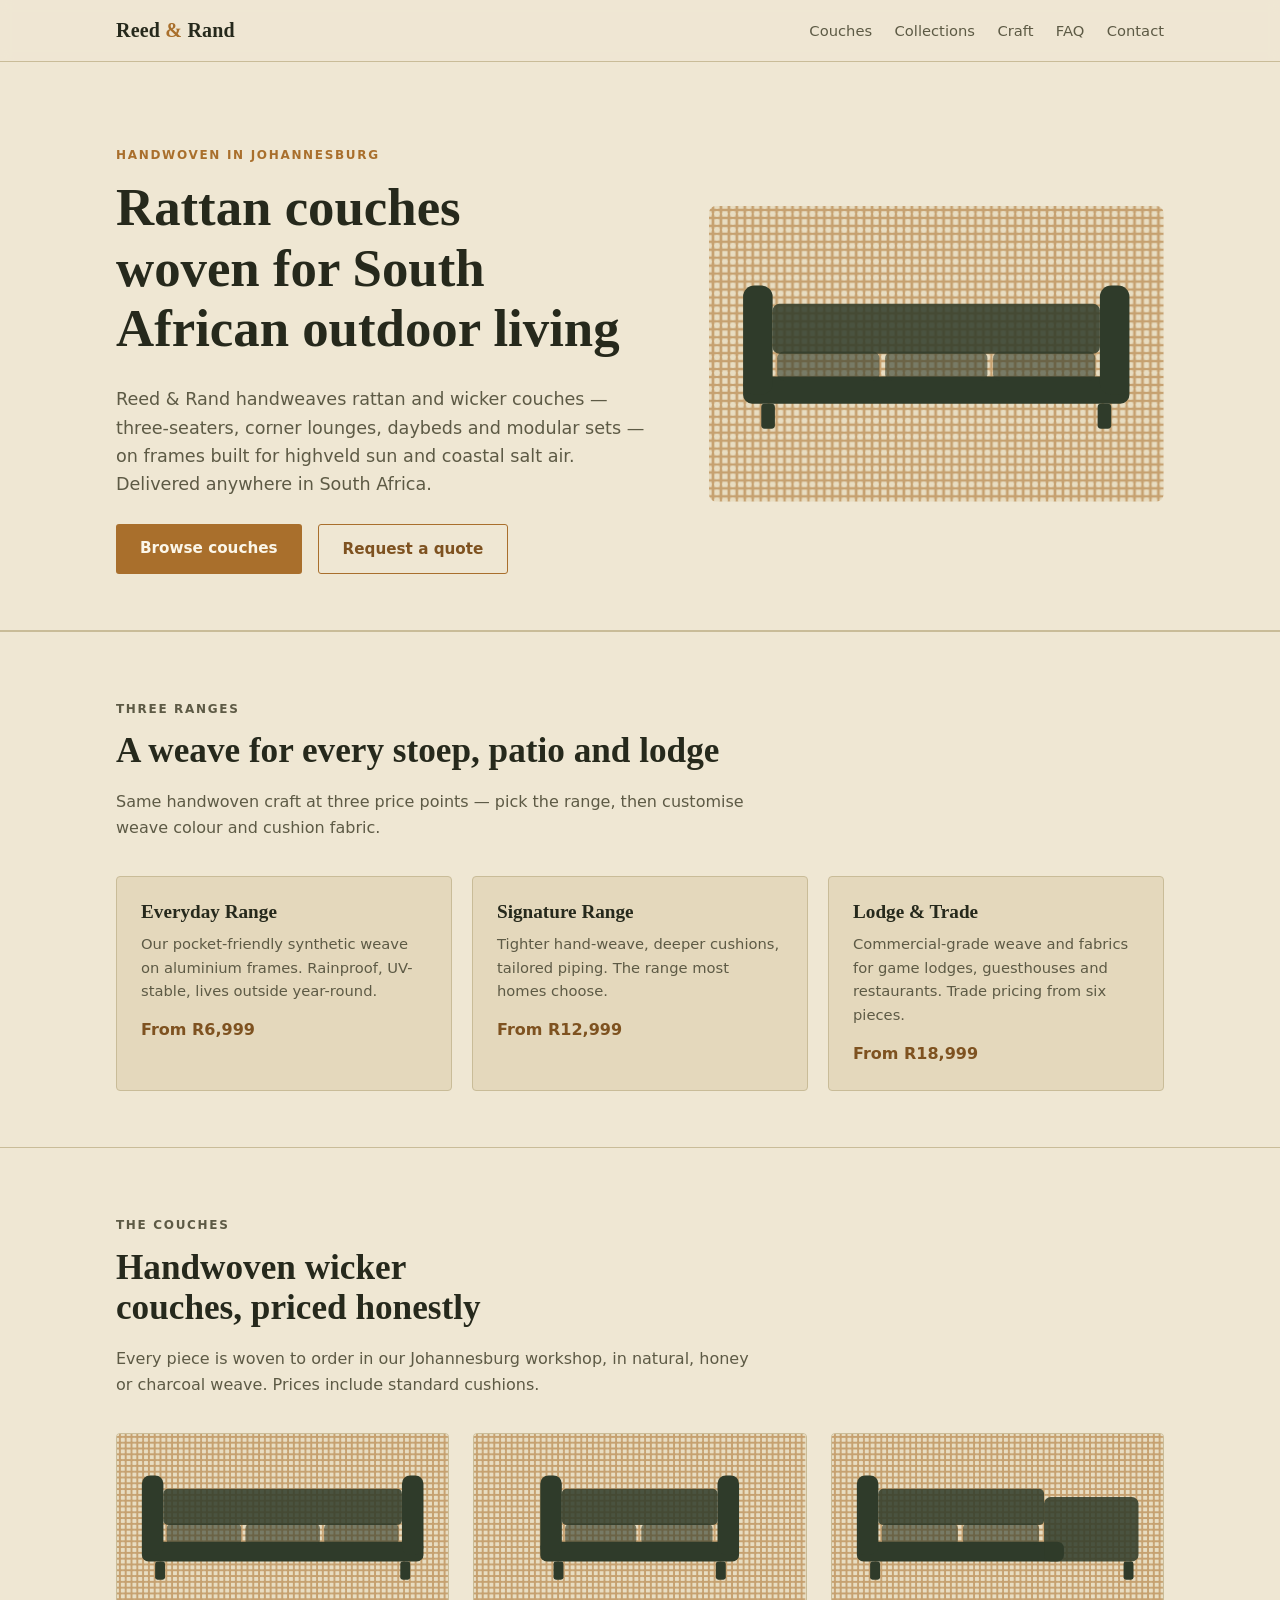
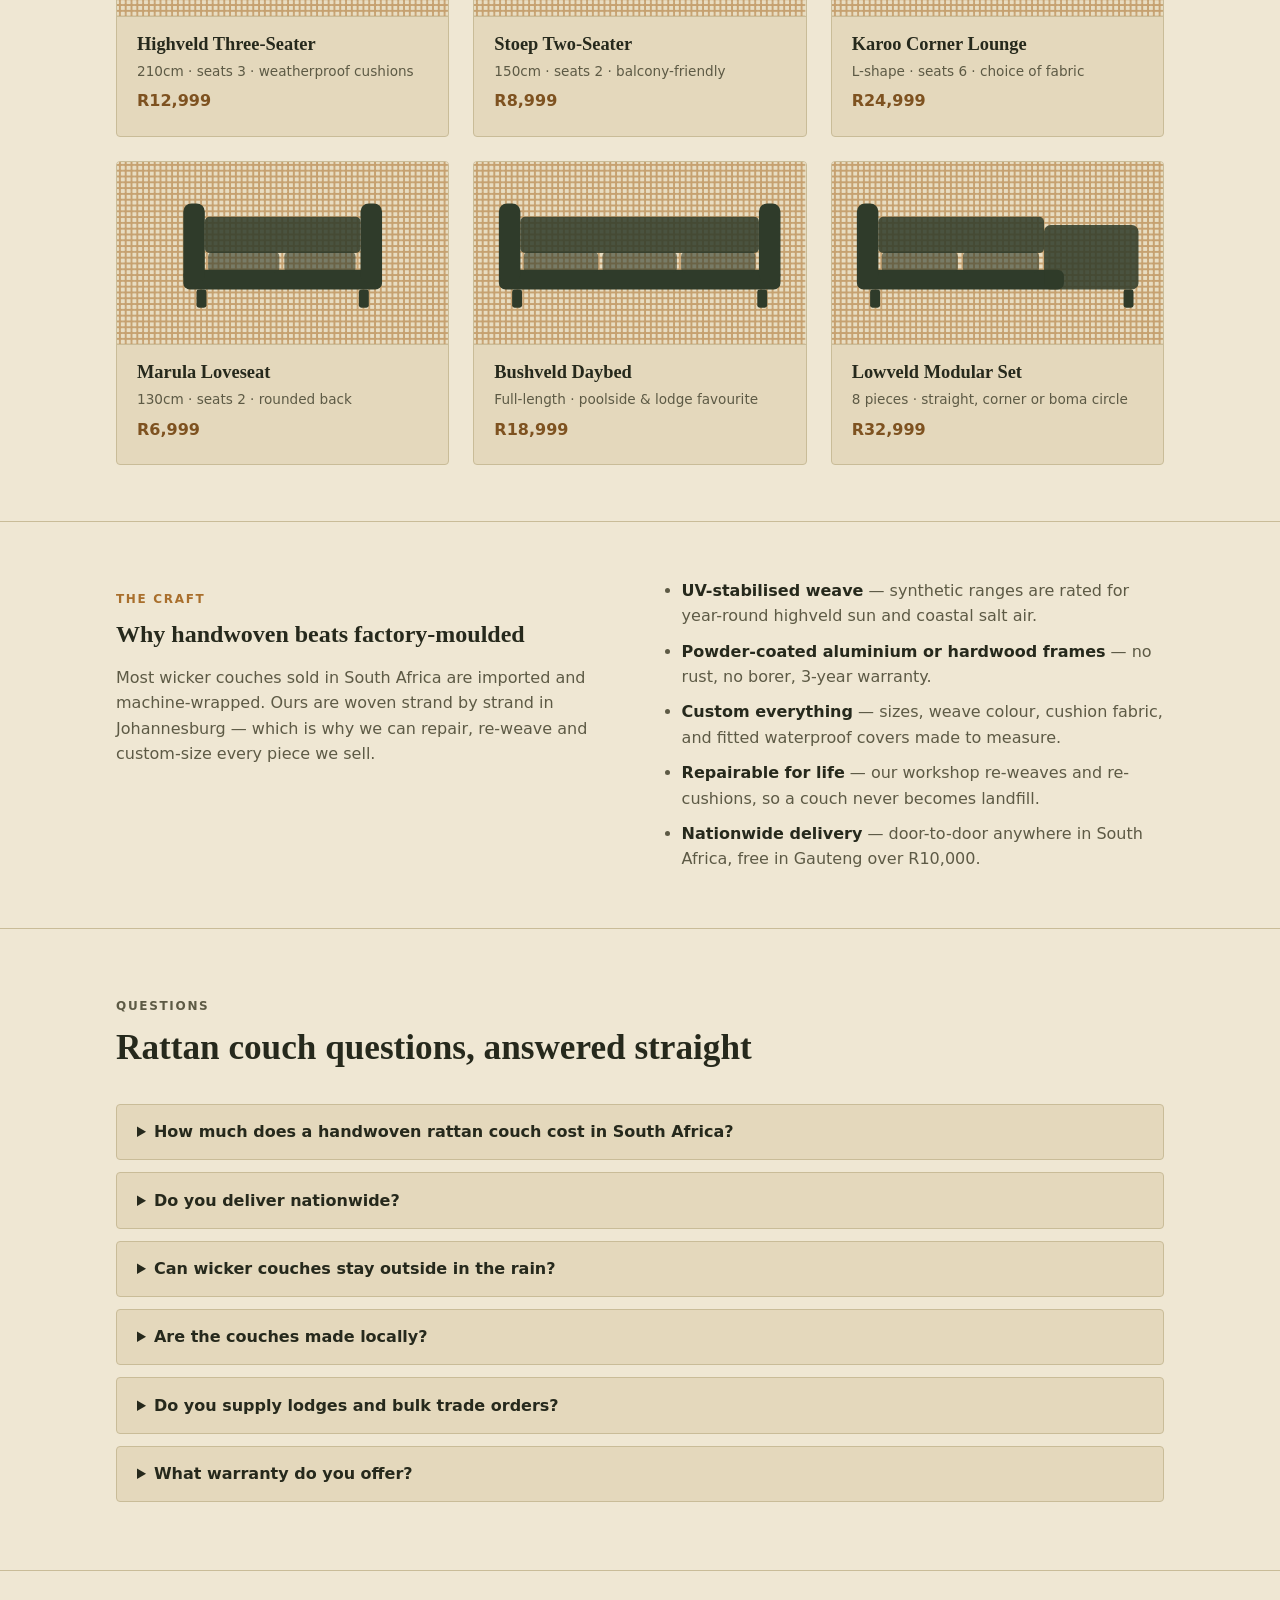
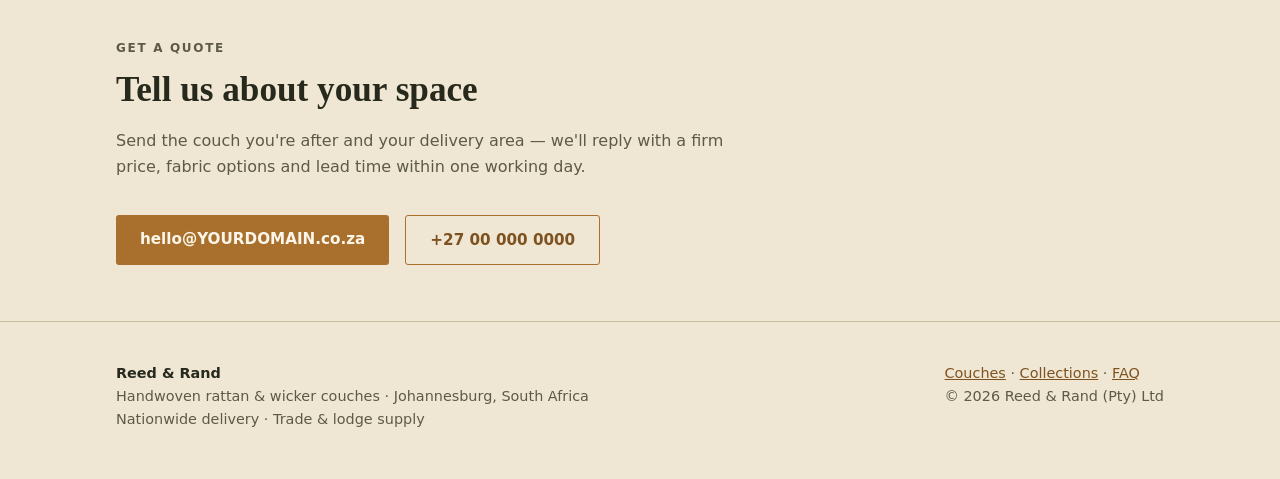
==== wicker-site/index.html @ e10aef2f "Add wicker couch showcase website with SEO and AI-search optimization Single-page static site (Reed " ====
<!doctype html>
<html lang="en-ZA">
<head>
<meta charset="utf-8">
<meta name="viewport" content="width=device-width, initial-scale=1">
<title>Handwoven Rattan &amp; Wicker Couches, Made in Johannesburg | Reed &amp; Rand</title>
<meta name="description" content="Reed &amp; Rand handweaves rattan and wicker couches in Johannesburg — 3-seaters, corner lounges and patio sets with weatherproof cushions. Nationwide delivery across South Africa. From R6,999.">
<link rel="canonical" href="https://www.YOURDOMAIN.co.za/">
<meta property="og:type" content="website">
<meta property="og:title" content="Handwoven Rattan &amp; Wicker Couches | Reed &amp; Rand">
<meta property="og:description" content="Handwoven rattan couches and patio lounges, made in Johannesburg. Nationwide delivery across South Africa.">
<meta property="og:url" content="https://www.YOURDOMAIN.co.za/">
<meta property="og:locale" content="en_ZA">
<meta name="robots" content="index, follow, max-image-preview:large">

<script type="application/ld+json">
{
  "@context": "https://schema.org",
  "@type": "FurnitureStore",
  "name": "Reed & Rand",
  "description": "Handwoven rattan and wicker couches, lounges and patio furniture, made in Johannesburg with nationwide delivery across South Africa.",
  "url": "https://www.YOURDOMAIN.co.za/",
  "telephone": "+27-00-000-0000",
  "email": "hello@YOURDOMAIN.co.za",
  "priceRange": "R6,999–R32,999",
  "currenciesAccepted": "ZAR",
  "address": {
    "@type": "PostalAddress",
    "addressLocality": "Johannesburg",
    "addressRegion": "Gauteng",
    "addressCountry": "ZA"
  },
  "areaServed": "South Africa"
}
</script>

<script type="application/ld+json">
{
  "@context": "https://schema.org",
  "@type": "ItemList",
  "name": "Handwoven rattan couches",
  "itemListElement": [
    {"@type":"ListItem","position":1,"item":{"@type":"Product","name":"Highveld Three-Seater","description":"Handwoven rattan three-seater couch with deep weatherproof cushions. 210cm wide. Made in Johannesburg.","brand":{"@type":"Brand","name":"Reed & Rand"},"offers":{"@type":"Offer","priceCurrency":"ZAR","price":"12999","availability":"https://schema.org/InStock"}}},
    {"@type":"ListItem","position":2,"item":{"@type":"Product","name":"Stoep Two-Seater","description":"Compact handwoven wicker two-seater for stoeps, balconies and sunrooms. 150cm wide.","brand":{"@type":"Brand","name":"Reed & Rand"},"offers":{"@type":"Offer","priceCurrency":"ZAR","price":"8999","availability":"https://schema.org/InStock"}}},
    {"@type":"ListItem","position":3,"item":{"@type":"Product","name":"Karoo Corner Lounge","description":"L-shaped handwoven rattan corner couch seating six, with all-weather cushions in your choice of fabric.","brand":{"@type":"Brand","name":"Reed & Rand"},"offers":{"@type":"Offer","priceCurrency":"ZAR","price":"24999","availability":"https://schema.org/InStock"}}},
    {"@type":"ListItem","position":4,"item":{"@type":"Product","name":"Marula Loveseat","description":"Rounded-back handwoven loveseat in natural or charcoal weave. 130cm wide.","brand":{"@type":"Brand","name":"Reed & Rand"},"offers":{"@type":"Offer","priceCurrency":"ZAR","price":"6999","availability":"https://schema.org/InStock"}}},
    {"@type":"ListItem","position":5,"item":{"@type":"Product","name":"Bushveld Daybed","description":"Full-length handwoven rattan daybed couch with canopy option, built for poolsides and lodges.","brand":{"@type":"Brand","name":"Reed & Rand"},"offers":{"@type":"Offer","priceCurrency":"ZAR","price":"18999","availability":"https://schema.org/InStock"}}},
    {"@type":"ListItem","position":6,"item":{"@type":"Product","name":"Lowveld Modular Set","description":"Eight-piece modular handwoven couch system — build a straight sofa, corner lounge or boma circle.","brand":{"@type":"Brand","name":"Reed & Rand"},"offers":{"@type":"Offer","priceCurrency":"ZAR","price":"32999","availability":"https://schema.org/InStock"}}}
  ]
}
</script>

<script type="application/ld+json">
{
  "@context": "https://schema.org",
  "@type": "FAQPage",
  "mainEntity": [
    {"@type":"Question","name":"How much does a handwoven rattan couch cost in South Africa?","acceptedAnswer":{"@type":"Answer","text":"At Reed & Rand, handwoven couches range from R6,999 for the Marula Loveseat to R32,999 for the eight-piece Lowveld Modular Set. A standard three-seater is R12,999 including cushions."}},
    {"@type":"Question","name":"Do you deliver wicker furniture nationwide in South Africa?","acceptedAnswer":{"@type":"Answer","text":"Yes. We deliver door-to-door anywhere in South Africa. Delivery in Gauteng is free on orders over R10,000; nationwide delivery is quoted per order and typically takes 5–10 working days."}},
    {"@type":"Question","name":"Can rattan and wicker couches stay outside in the rain?","acceptedAnswer":{"@type":"Answer","text":"Our synthetic-weave ranges are UV-stabilised and rainproof and can live outdoors year-round. Natural rattan pieces should stay under cover; we also make fitted waterproof covers for every couch we sell."}},
    {"@type":"Question","name":"Are the couches made locally?","acceptedAnswer":{"@type":"Answer","text":"Every couch is woven by hand in our Johannesburg workshop on powder-coated aluminium or hardwood frames, which is why we can customise sizes, weave colours and cushion fabrics."}},
    {"@type":"Question","name":"Do you supply lodges, restaurants and bulk orders?","acceptedAnswer":{"@type":"Answer","text":"Yes. We supply game lodges, guesthouses, restaurants and developers, with trade pricing on orders of six pieces or more and commercial-grade cushion fabrics."}},
    {"@type":"Question","name":"What warranty do you offer?","acceptedAnswer":{"@type":"Answer","text":"Frames and weave carry a 3-year warranty; cushions carry a 1-year warranty. Repairs and re-weaving are done in our own workshop."}}
  ]
}
</script>

<style>
:root {
  --ground: #EFE7D3;
  --panel: #E4D8BC;
  --ink: #26291C;
  --muted: #5D5A45;
  --cane: #A96F2C;
  --cane-deep: #7E5220;
  --palm: #2F3B2A;
  --line: #C9BC98;
  --card-art: #E8DDC2;
}
@media (prefers-color-scheme: dark) {
  :root {
    --ground: #1C1F16;
    --panel: #242819;
    --ink: #EDE5CE;
    --muted: #AEA582;
    --cane: #D19A4E;
    --cane-deep: #EEC07A;
    --palm: #9FB48D;
    --line: #3A4029;
    --card-art: #2B3120;
  }
}
:root[data-theme="dark"] {
  --ground: #1C1F16;
  --panel: #242819;
  --ink: #EDE5CE;
  --muted: #AEA582;
  --cane: #D19A4E;
  --cane-deep: #EEC07A;
  --palm: #9FB48D;
  --line: #3A4029;
  --card-art: #2B3120;
}
:root[data-theme="light"] {
  --ground: #EFE7D3;
  --panel: #E4D8BC;
  --ink: #26291C;
  --muted: #5D5A45;
  --cane: #A96F2C;
  --cane-deep: #7E5220;
  --palm: #2F3B2A;
  --line: #C9BC98;
  --card-art: #E8DDC2;
}

* { box-sizing: border-box; }
body {
  margin: 0;
  background: var(--ground);
  color: var(--ink);
  font-family: "Avenir Next", "Segoe UI", -apple-system, system-ui, sans-serif;
  line-height: 1.6;
}
h1, h2, h3, .display {
  font-family: "Iowan Old Style", "Palatino Linotype", Palatino, Georgia, serif;
  line-height: 1.15;
  text-wrap: balance;
  font-weight: 600;
  margin: 0 0 0.5em;
}
.wrap { max-width: 68rem; margin: 0 auto; padding: 0 1.25rem; }
.eyebrow {
  text-transform: uppercase;
  letter-spacing: 0.14em;
  font-size: 0.75rem;
  color: var(--cane);
  font-weight: 700;
}

header.site {
  border-bottom: 1px solid var(--line);
  position: sticky; top: 0;
  background: color-mix(in srgb, var(--ground) 92%, transparent);
  backdrop-filter: blur(6px);
  z-index: 10;
}
header.site .wrap {
  display: flex; align-items: center; justify-content: space-between;
  padding-top: 0.9rem; padding-bottom: 0.9rem;
}
.brand { font-family: "Iowan Old Style", Palatino, Georgia, serif; font-size: 1.25rem; font-weight: 700; letter-spacing: 0.01em; }
.brand .amp { color: var(--cane); }
nav.main { display: flex; gap: 1.4rem; font-size: 0.92rem; }
nav.main a { color: var(--muted); text-decoration: none; }
nav.main a:hover, nav.main a:focus-visible { color: var(--cane-deep); }
a:focus-visible, button:focus-visible { outline: 2px solid var(--cane); outline-offset: 3px; border-radius: 2px; }

.hero { padding: 4.5rem 0 3.5rem; border-bottom: 1px solid var(--line); }
.hero .wrap { display: grid; grid-template-columns: 1.2fr 1fr; gap: 3rem; align-items: center; }
.hero h1 { font-size: clamp(2.1rem, 4.5vw, 3.3rem); }
.hero p.lede { font-size: 1.1rem; color: var(--muted); max-width: 34rem; }
.cta-row { display: flex; gap: 1rem; margin-top: 1.6rem; flex-wrap: wrap; }
.btn {
  display: inline-block; text-decoration: none; font-weight: 600; font-size: 0.95rem;
  padding: 0.75rem 1.5rem; border-radius: 3px;
}
.btn-solid { background: var(--cane); color: #FBF6E9; }
.btn-solid:hover { background: var(--cane-deep); }
.btn-ghost { border: 1px solid var(--cane); color: var(--cane-deep); }
.hero-art svg { width: 100%; height: auto; display: block; }

section { padding: 3.5rem 0; }
section + section { border-top: 1px solid var(--line); }
.section-head { max-width: 40rem; margin-bottom: 2.2rem; }
.section-head h2 { font-size: clamp(1.6rem, 3vw, 2.2rem); }
.section-head p { color: var(--muted); }

.collections { display: grid; grid-template-columns: repeat(3, 1fr); gap: 1.25rem; }
.collection {
  background: var(--panel); border: 1px solid var(--line); border-radius: 4px;
  padding: 1.5rem;
}
.collection h3 { font-size: 1.2rem; }
.collection p { font-size: 0.92rem; color: var(--muted); margin: 0; }
.collection .from { display: block; margin-top: 0.9rem; font-weight: 700; color: var(--cane-deep); font-variant-numeric: tabular-nums; }

.grid { display: grid; grid-template-columns: repeat(3, 1fr); gap: 1.5rem; }
.card {
  background: var(--panel); border: 1px solid var(--line); border-radius: 4px;
  overflow: hidden; display: flex; flex-direction: column;
}
.card .art { background: var(--card-art); border-bottom: 1px solid var(--line); }
.card .art svg { display: block; width: 100%; height: auto; }
.card .body { padding: 1.1rem 1.25rem 1.35rem; display: flex; flex-direction: column; gap: 0.35rem; flex: 1; }
.card h3 { font-size: 1.15rem; margin: 0; }
.card .spec { font-size: 0.85rem; color: var(--muted); margin: 0; flex: 1; }
.card .price { font-weight: 700; color: var(--cane-deep); font-variant-numeric: tabular-nums; }

.craft .wrap { display: grid; grid-template-columns: 1fr 1fr; gap: 3rem; align-items: start; }
.craft ul { padding-left: 1.1rem; color: var(--muted); margin: 0; display: grid; gap: 0.6rem; }
.craft li strong { color: var(--ink); }

.faq details {
  border: 1px solid var(--line); border-radius: 4px; background: var(--panel);
  padding: 0.9rem 1.25rem; margin-bottom: 0.75rem;
}
.faq summary { font-weight: 600; cursor: pointer; }
.faq details p { color: var(--muted); margin: 0.6rem 0 0.2rem; max-width: 58ch; }

footer.site { border-top: 1px solid var(--line); padding: 2.5rem 0 3rem; }
footer.site .wrap { display: flex; justify-content: space-between; gap: 2rem; flex-wrap: wrap; color: var(--muted); font-size: 0.9rem; }
footer.site a { color: var(--cane-deep); }

@media (max-width: 800px) {
  .hero .wrap, .craft .wrap { grid-template-columns: 1fr; gap: 2rem; }
  .collections, .grid { grid-template-columns: 1fr; }
  nav.main { display: none; }
}
@media (prefers-reduced-motion: no-preference) {
  .card { transition: transform 160ms ease; }
  .card:hover { transform: translateY(-3px); }
}
</style>
</head>
<body>

<svg width="0" height="0" style="position:absolute" aria-hidden="true">
  <defs>
    <pattern id="weave" width="14" height="14" patternUnits="userSpaceOnUse">
      <rect width="14" height="14" fill="var(--card-art)"/>
      <path d="M0 3.5h6M8 3.5h6M3.5 8v6M3.5 0v6M10.5 8v6M10.5 0v6M0 10.5h6M8 10.5h6"
            stroke="var(--cane)" stroke-width="2.4" stroke-linecap="round" opacity="0.55"/>
    </pattern>
    <g id="couch3">
      <rect x="30" y="150" width="340" height="24" rx="8"/>
      <rect x="30" y="70" width="26" height="96" rx="10"/>
      <rect x="344" y="70" width="26" height="96" rx="10"/>
      <rect x="56" y="86" width="288" height="44" rx="6" opacity="0.85"/>
      <rect x="60" y="128" width="90" height="26" rx="6" opacity="0.6"/>
      <rect x="155" y="128" width="90" height="26" rx="6" opacity="0.6"/>
      <rect x="250" y="128" width="90" height="26" rx="6" opacity="0.6"/>
      <rect x="46" y="174" width="12" height="22" rx="3"/>
      <rect x="342" y="174" width="12" height="22" rx="3"/>
    </g>
    <g id="couch2">
      <rect x="80" y="150" width="240" height="24" rx="8"/>
      <rect x="80" y="70" width="26" height="96" rx="10"/>
      <rect x="294" y="70" width="26" height="96" rx="10"/>
      <rect x="106" y="86" width="188" height="44" rx="6" opacity="0.85"/>
      <rect x="110" y="128" width="86" height="26" rx="6" opacity="0.6"/>
      <rect x="202" y="128" width="86" height="26" rx="6" opacity="0.6"/>
      <rect x="96" y="174" width="12" height="22" rx="3"/>
      <rect x="292" y="174" width="12" height="22" rx="3"/>
    </g>
    <g id="couchL">
      <rect x="30" y="150" width="250" height="24" rx="8"/>
      <rect x="256" y="96" width="114" height="78" rx="8" opacity="0.85"/>
      <rect x="30" y="70" width="26" height="96" rx="10"/>
      <rect x="56" y="86" width="200" height="44" rx="6" opacity="0.85"/>
      <rect x="60" y="128" width="92" height="26" rx="6" opacity="0.6"/>
      <rect x="158" y="128" width="92" height="26" rx="6" opacity="0.6"/>
      <rect x="46" y="174" width="12" height="22" rx="3"/>
      <rect x="352" y="174" width="12" height="22" rx="3"/>
    </g>
  </defs>
</svg>

<header class="site">
  <div class="wrap">
    <div class="brand">Reed <span class="amp">&amp;</span> Rand</div>
    <nav class="main" aria-label="Main">
      <a href="#couches">Couches</a>
      <a href="#collections">Collections</a>
      <a href="#craft">Craft</a>
      <a href="#faq">FAQ</a>
      <a href="#contact">Contact</a>
    </nav>
  </div>
</header>

<main>
  <section class="hero">
    <div class="wrap">
      <div>
        <p class="eyebrow">Handwoven in Johannesburg</p>
        <h1>Rattan couches woven for South African outdoor living</h1>
        <p class="lede">Reed &amp; Rand handweaves rattan and wicker couches — three-seaters, corner lounges, daybeds and modular sets — on frames built for highveld sun and coastal salt air. Delivered anywhere in South Africa.</p>
        <div class="cta-row">
          <a class="btn btn-solid" href="#couches">Browse couches</a>
          <a class="btn btn-ghost" href="#contact">Request a quote</a>
        </div>
      </div>
      <div class="hero-art" aria-hidden="true">
        <svg viewBox="0 0 400 260" role="img" aria-label="Illustration of a handwoven rattan three-seater couch">
          <rect width="400" height="260" fill="url(#weave)" rx="6"/>
          <use href="#couch3" fill="var(--palm)"/>
        </svg>
      </div>
    </div>
  </section>

  <section id="collections">
    <div class="wrap">
      <div class="section-head">
        <p class="eyebrow">Three ranges</p>
        <h2>A weave for every stoep, patio and lodge</h2>
        <p>Same handwoven craft at three price points — pick the range, then customise weave colour and cushion fabric.</p>
      </div>
      <div class="collections">
        <div class="collection">
          <h3>Everyday Range</h3>
          <p>Our pocket-friendly synthetic weave on aluminium frames. Rainproof, UV-stable, lives outside year-round.</p>
          <span class="from">From R6,999</span>
        </div>
        <div class="collection">
          <h3>Signature Range</h3>
          <p>Tighter hand-weave, deeper cushions, tailored piping. The range most homes choose.</p>
          <span class="from">From R12,999</span>
        </div>
        <div class="collection">
          <h3>Lodge &amp; Trade</h3>
          <p>Commercial-grade weave and fabrics for game lodges, guesthouses and restaurants. Trade pricing from six pieces.</p>
          <span class="from">From R18,999</span>
        </div>
      </div>
    </div>
  </section>

  <section id="couches">
    <div class="wrap">
      <div class="section-head">
        <p class="eyebrow">The couches</p>
        <h2>Handwoven wicker couches, priced honestly</h2>
        <p>Every piece is woven to order in our Johannesburg workshop, in natural, honey or charcoal weave. Prices include standard cushions.</p>
      </div>
      <div class="grid">
        <article class="card">
          <div class="art"><svg viewBox="0 0 400 220" role="img" aria-label="Highveld three-seater rattan couch illustration"><rect width="400" height="220" fill="url(#weave)"/><use href="#couch3" y="-20" fill="var(--palm)"/></svg></div>
          <div class="body">
            <h3>Highveld Three-Seater</h3>
            <p class="spec">210cm · seats 3 · weatherproof cushions</p>
            <span class="price">R12,999</span>
          </div>
        </article>
        <article class="card">
          <div class="art"><svg viewBox="0 0 400 220" role="img" aria-label="Stoep two-seater wicker couch illustration"><rect width="400" height="220" fill="url(#weave)"/><use href="#couch2" y="-20" fill="var(--palm)"/></svg></div>
          <div class="body">
            <h3>Stoep Two-Seater</h3>
            <p class="spec">150cm · seats 2 · balcony-friendly</p>
            <span class="price">R8,999</span>
          </div>
        </article>
        <article class="card">
          <div class="art"><svg viewBox="0 0 400 220" role="img" aria-label="Karoo corner lounge L-shaped rattan couch illustration"><rect width="400" height="220" fill="url(#weave)"/><use href="#couchL" y="-20" fill="var(--palm)"/></svg></div>
          <div class="body">
            <h3>Karoo Corner Lounge</h3>
            <p class="spec">L-shape · seats 6 · choice of fabric</p>
            <span class="price">R24,999</span>
          </div>
        </article>
        <article class="card">
          <div class="art"><svg viewBox="0 0 400 220" role="img" aria-label="Marula loveseat wicker couch illustration"><rect width="400" height="220" fill="url(#weave)"/><use href="#couch2" y="-20" fill="var(--palm)"/></svg></div>
          <div class="body">
            <h3>Marula Loveseat</h3>
            <p class="spec">130cm · seats 2 · rounded back</p>
            <span class="price">R6,999</span>
          </div>
        </article>
        <article class="card">
          <div class="art"><svg viewBox="0 0 400 220" role="img" aria-label="Bushveld daybed rattan couch illustration"><rect width="400" height="220" fill="url(#weave)"/><use href="#couch3" y="-20" fill="var(--palm)"/></svg></div>
          <div class="body">
            <h3>Bushveld Daybed</h3>
            <p class="spec">Full-length · poolside &amp; lodge favourite</p>
            <span class="price">R18,999</span>
          </div>
        </article>
        <article class="card">
          <div class="art"><svg viewBox="0 0 400 220" role="img" aria-label="Lowveld modular couch set illustration"><rect width="400" height="220" fill="url(#weave)"/><use href="#couchL" y="-20" fill="var(--palm)"/></svg></div>
          <div class="body">
            <h3>Lowveld Modular Set</h3>
            <p class="spec">8 pieces · straight, corner or boma circle</p>
            <span class="price">R32,999</span>
          </div>
        </article>
      </div>
    </div>
  </section>

  <section id="craft" class="craft">
    <div class="wrap">
      <div>
        <p class="eyebrow">The craft</p>
        <h2>Why handwoven beats factory-moulded</h2>
        <p style="color: var(--muted); max-width: 32rem;">Most wicker couches sold in South Africa are imported and machine-wrapped. Ours are woven strand by strand in Johannesburg — which is why we can repair, re-weave and custom-size every piece we sell.</p>
      </div>
      <ul>
        <li><strong>UV-stabilised weave</strong> — synthetic ranges are rated for year-round highveld sun and coastal salt air.</li>
        <li><strong>Powder-coated aluminium or hardwood frames</strong> — no rust, no borer, 3-year warranty.</li>
        <li><strong>Custom everything</strong> — sizes, weave colour, cushion fabric, and fitted waterproof covers made to measure.</li>
        <li><strong>Repairable for life</strong> — our workshop re-weaves and re-cushions, so a couch never becomes landfill.</li>
        <li><strong>Nationwide delivery</strong> — door-to-door anywhere in South Africa, free in Gauteng over R10,000.</li>
      </ul>
    </div>
  </section>

  <section id="faq" class="faq">
    <div class="wrap">
      <div class="section-head">
        <p class="eyebrow">Questions</p>
        <h2>Rattan couch questions, answered straight</h2>
      </div>
      <details>
        <summary>How much does a handwoven rattan couch cost in South Africa?</summary>
        <p>Our couches range from R6,999 for the Marula Loveseat to R32,999 for the eight-piece Lowveld Modular Set. A standard three-seater is R12,999, cushions included.</p>
      </details>
      <details>
        <summary>Do you deliver nationwide?</summary>
        <p>Yes — door-to-door anywhere in South Africa. Gauteng delivery is free on orders over R10,000; elsewhere is quoted per order and typically takes 5–10 working days.</p>
      </details>
      <details>
        <summary>Can wicker couches stay outside in the rain?</summary>
        <p>Synthetic-weave ranges are rainproof and UV-stabilised and can live outdoors year-round. Natural rattan should stay under cover — and we make fitted waterproof covers for every couch we sell.</p>
      </details>
      <details>
        <summary>Are the couches made locally?</summary>
        <p>Every couch is woven by hand in our Johannesburg workshop, which is why sizes, weave colours and cushion fabrics can all be customised.</p>
      </details>
      <details>
        <summary>Do you supply lodges and bulk trade orders?</summary>
        <p>Yes — game lodges, guesthouses, restaurants and developers, with trade pricing from six pieces and commercial-grade fabrics.</p>
      </details>
      <details>
        <summary>What warranty do you offer?</summary>
        <p>Frames and weave carry a 3-year warranty; cushions carry 1 year. Repairs and re-weaving are done in our own workshop.</p>
      </details>
    </div>
  </section>

  <section id="contact">
    <div class="wrap">
      <div class="section-head">
        <p class="eyebrow">Get a quote</p>
        <h2>Tell us about your space</h2>
        <p>Send the couch you're after and your delivery area — we'll reply with a firm price, fabric options and lead time within one working day.</p>
      </div>
      <div class="cta-row">
        <a class="btn btn-solid" href="mailto:hello@YOURDOMAIN.co.za">hello@YOURDOMAIN.co.za</a>
        <a class="btn btn-ghost" href="tel:+27000000000">+27 00 000 0000</a>
      </div>
    </div>
  </section>
</main>

<footer class="site">
  <div class="wrap">
    <div>
      <strong style="color: var(--ink);">Reed &amp; Rand</strong><br>
      Handwoven rattan &amp; wicker couches · Johannesburg, South Africa<br>
      Nationwide delivery · Trade &amp; lodge supply
    </div>
    <div>
      <a href="#couches">Couches</a> · <a href="#collections">Collections</a> · <a href="#faq">FAQ</a><br>
      © 2026 Reed &amp; Rand (Pty) Ltd
    </div>
  </div>
</footer>

</body>
</html>
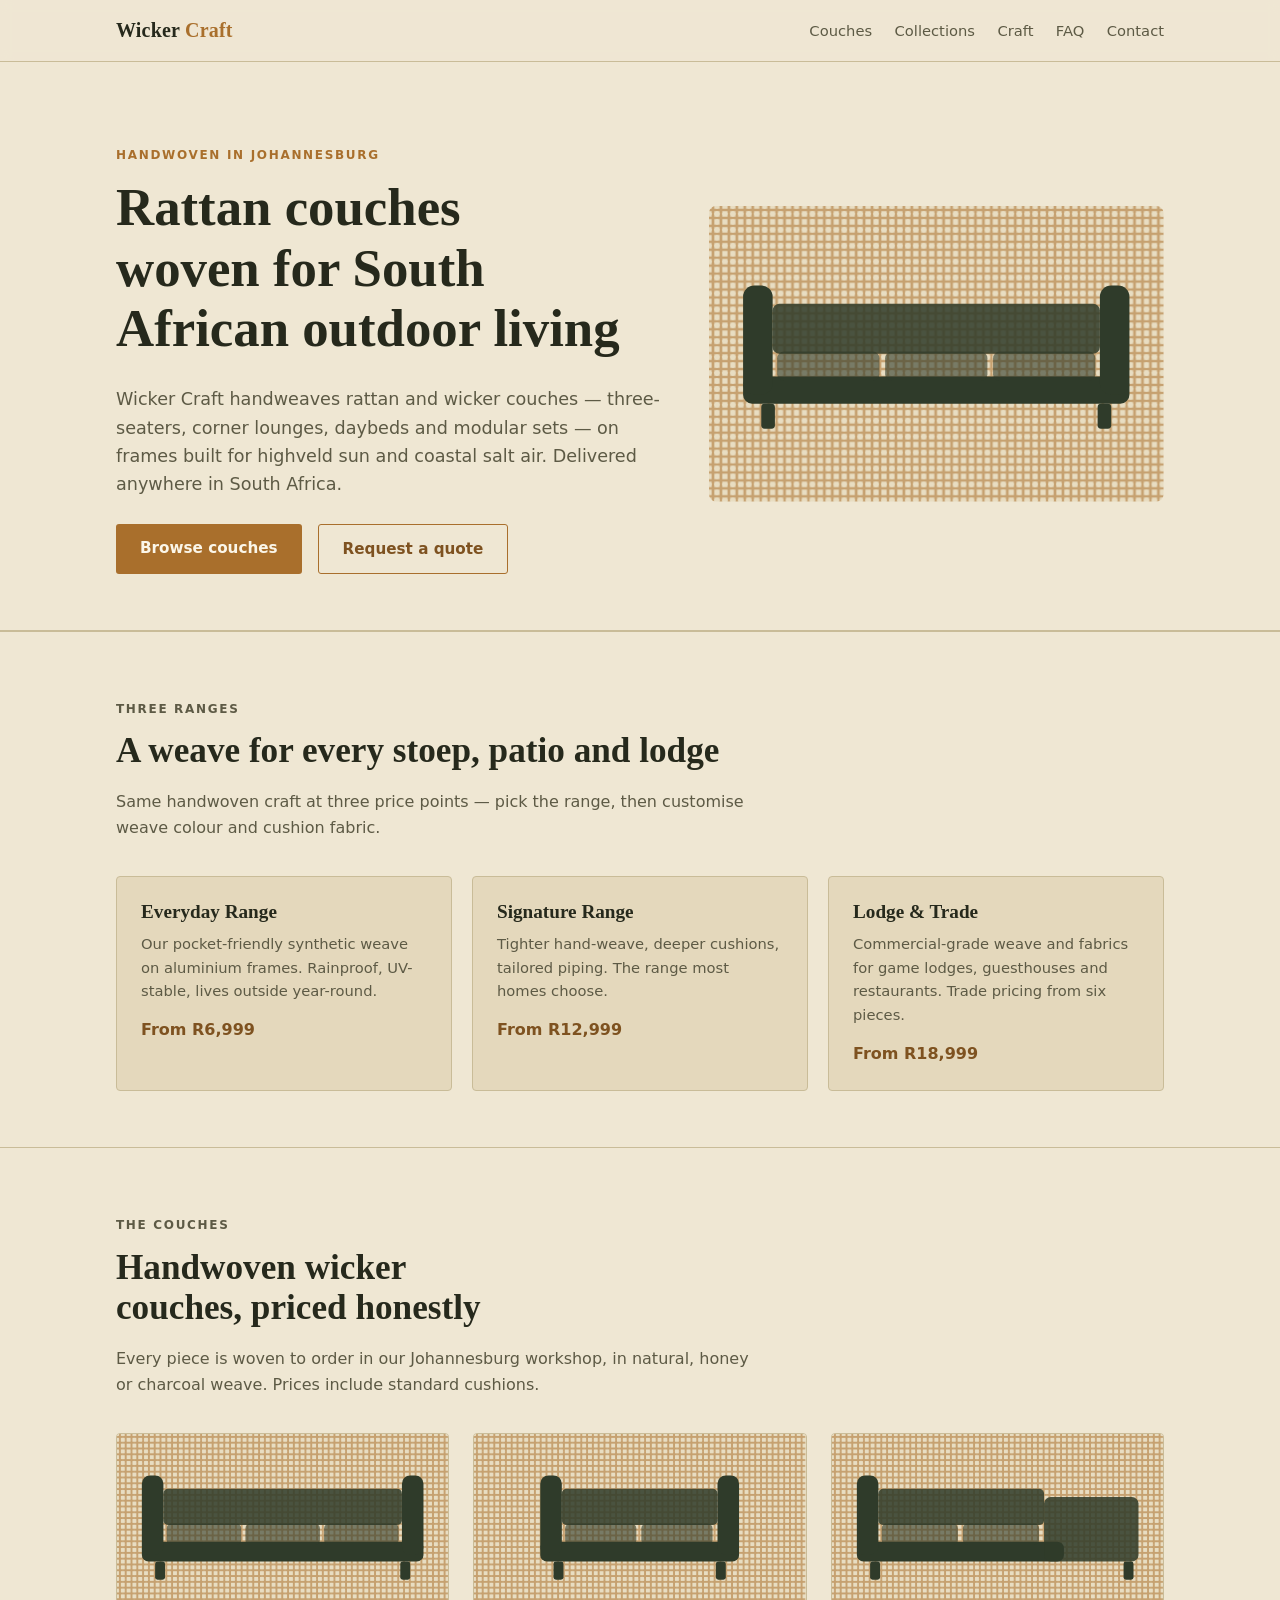
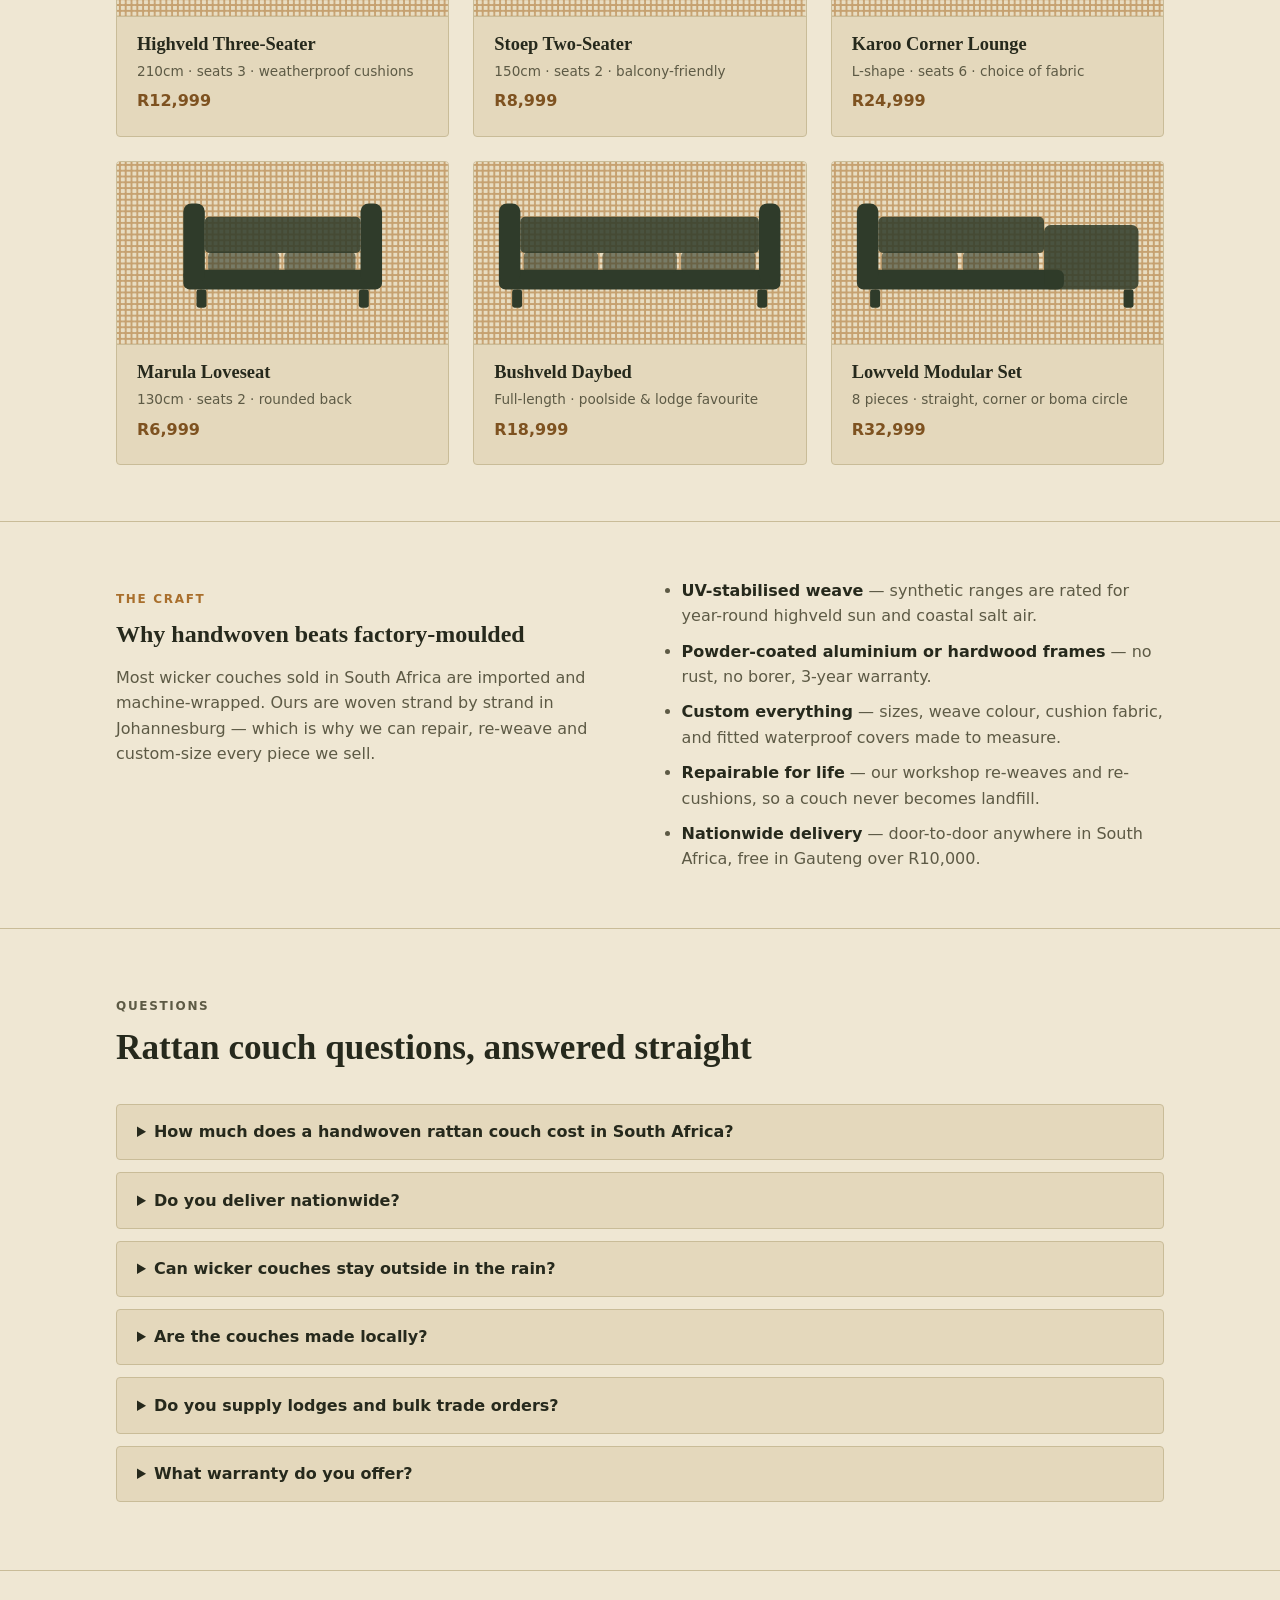
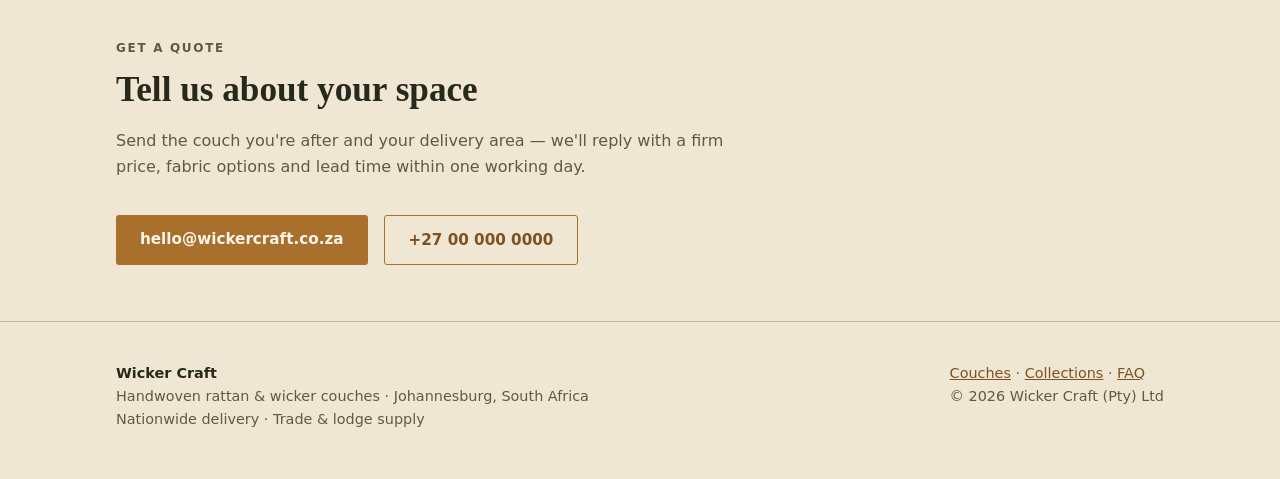
==== commit 0f917dc8: "Rebrand site to Wicker Craft with wickercraft.co.za domain Replace placeholder brand and domain acro" ====
--- a/wicker-site/index.html
+++ b/wicker-site/index.html
@@ -3,13 +3,13 @@
 <head>
 <meta charset="utf-8">
 <meta name="viewport" content="width=device-width, initial-scale=1">
-<title>Handwoven Rattan &amp; Wicker Couches, Made in Johannesburg | Reed &amp; Rand</title>
-<meta name="description" content="Reed &amp; Rand handweaves rattan and wicker couches in Johannesburg — 3-seaters, corner lounges and patio sets with weatherproof cushions. Nationwide delivery across South Africa. From R6,999.">
-<link rel="canonical" href="https://www.YOURDOMAIN.co.za/">
+<title>Handwoven Rattan &amp; Wicker Couches, Made in Johannesburg | Wicker Craft</title>
+<meta name="description" content="Wicker Craft handweaves rattan and wicker couches in Johannesburg — 3-seaters, corner lounges and patio sets with weatherproof cushions. Nationwide delivery across South Africa. From R6,999.">
+<link rel="canonical" href="https://www.wickercraft.co.za/">
 <meta property="og:type" content="website">
-<meta property="og:title" content="Handwoven Rattan &amp; Wicker Couches | Reed &amp; Rand">
+<meta property="og:title" content="Handwoven Rattan &amp; Wicker Couches | Wicker Craft">
 <meta property="og:description" content="Handwoven rattan couches and patio lounges, made in Johannesburg. Nationwide delivery across South Africa.">
-<meta property="og:url" content="https://www.YOURDOMAIN.co.za/">
+<meta property="og:url" content="https://www.wickercraft.co.za/">
 <meta property="og:locale" content="en_ZA">
 <meta name="robots" content="index, follow, max-image-preview:large">
 
@@ -17,11 +17,11 @@
 {
   "@context": "https://schema.org",
   "@type": "FurnitureStore",
-  "name": "Reed & Rand",
+  "name": "Wicker Craft",
   "description": "Handwoven rattan and wicker couches, lounges and patio furniture, made in Johannesburg with nationwide delivery across South Africa.",
-  "url": "https://www.YOURDOMAIN.co.za/",
+  "url": "https://www.wickercraft.co.za/",
   "telephone": "+27-00-000-0000",
-  "email": "hello@YOURDOMAIN.co.za",
+  "email": "hello@wickercraft.co.za",
   "priceRange": "R6,999–R32,999",
   "currenciesAccepted": "ZAR",
   "address": {
@@ -40,12 +40,12 @@
   "@type": "ItemList",
   "name": "Handwoven rattan couches",
   "itemListElement": [
-    {"@type":"ListItem","position":1,"item":{"@type":"Product","name":"Highveld Three-Seater","description":"Handwoven rattan three-seater couch with deep weatherproof cushions. 210cm wide. Made in Johannesburg.","brand":{"@type":"Brand","name":"Reed & Rand"},"offers":{"@type":"Offer","priceCurrency":"ZAR","price":"12999","availability":"https://schema.org/InStock"}}},
-    {"@type":"ListItem","position":2,"item":{"@type":"Product","name":"Stoep Two-Seater","description":"Compact handwoven wicker two-seater for stoeps, balconies and sunrooms. 150cm wide.","brand":{"@type":"Brand","name":"Reed & Rand"},"offers":{"@type":"Offer","priceCurrency":"ZAR","price":"8999","availability":"https://schema.org/InStock"}}},
-    {"@type":"ListItem","position":3,"item":{"@type":"Product","name":"Karoo Corner Lounge","description":"L-shaped handwoven rattan corner couch seating six, with all-weather cushions in your choice of fabric.","brand":{"@type":"Brand","name":"Reed & Rand"},"offers":{"@type":"Offer","priceCurrency":"ZAR","price":"24999","availability":"https://schema.org/InStock"}}},
-    {"@type":"ListItem","position":4,"item":{"@type":"Product","name":"Marula Loveseat","description":"Rounded-back handwoven loveseat in natural or charcoal weave. 130cm wide.","brand":{"@type":"Brand","name":"Reed & Rand"},"offers":{"@type":"Offer","priceCurrency":"ZAR","price":"6999","availability":"https://schema.org/InStock"}}},
-    {"@type":"ListItem","position":5,"item":{"@type":"Product","name":"Bushveld Daybed","description":"Full-length handwoven rattan daybed couch with canopy option, built for poolsides and lodges.","brand":{"@type":"Brand","name":"Reed & Rand"},"offers":{"@type":"Offer","priceCurrency":"ZAR","price":"18999","availability":"https://schema.org/InStock"}}},
-    {"@type":"ListItem","position":6,"item":{"@type":"Product","name":"Lowveld Modular Set","description":"Eight-piece modular handwoven couch system — build a straight sofa, corner lounge or boma circle.","brand":{"@type":"Brand","name":"Reed & Rand"},"offers":{"@type":"Offer","priceCurrency":"ZAR","price":"32999","availability":"https://schema.org/InStock"}}}
+    {"@type":"ListItem","position":1,"item":{"@type":"Product","name":"Highveld Three-Seater","description":"Handwoven rattan three-seater couch with deep weatherproof cushions. 210cm wide. Made in Johannesburg.","brand":{"@type":"Brand","name":"Wicker Craft"},"offers":{"@type":"Offer","priceCurrency":"ZAR","price":"12999","availability":"https://schema.org/InStock"}}},
+    {"@type":"ListItem","position":2,"item":{"@type":"Product","name":"Stoep Two-Seater","description":"Compact handwoven wicker two-seater for stoeps, balconies and sunrooms. 150cm wide.","brand":{"@type":"Brand","name":"Wicker Craft"},"offers":{"@type":"Offer","priceCurrency":"ZAR","price":"8999","availability":"https://schema.org/InStock"}}},
+    {"@type":"ListItem","position":3,"item":{"@type":"Product","name":"Karoo Corner Lounge","description":"L-shaped handwoven rattan corner couch seating six, with all-weather cushions in your choice of fabric.","brand":{"@type":"Brand","name":"Wicker Craft"},"offers":{"@type":"Offer","priceCurrency":"ZAR","price":"24999","availability":"https://schema.org/InStock"}}},
+    {"@type":"ListItem","position":4,"item":{"@type":"Product","name":"Marula Loveseat","description":"Rounded-back handwoven loveseat in natural or charcoal weave. 130cm wide.","brand":{"@type":"Brand","name":"Wicker Craft"},"offers":{"@type":"Offer","priceCurrency":"ZAR","price":"6999","availability":"https://schema.org/InStock"}}},
+    {"@type":"ListItem","position":5,"item":{"@type":"Product","name":"Bushveld Daybed","description":"Full-length handwoven rattan daybed couch with canopy option, built for poolsides and lodges.","brand":{"@type":"Brand","name":"Wicker Craft"},"offers":{"@type":"Offer","priceCurrency":"ZAR","price":"18999","availability":"https://schema.org/InStock"}}},
+    {"@type":"ListItem","position":6,"item":{"@type":"Product","name":"Lowveld Modular Set","description":"Eight-piece modular handwoven couch system — build a straight sofa, corner lounge or boma circle.","brand":{"@type":"Brand","name":"Wicker Craft"},"offers":{"@type":"Offer","priceCurrency":"ZAR","price":"32999","availability":"https://schema.org/InStock"}}}
   ]
 }
 </script>
@@ -55,7 +55,7 @@
   "@context": "https://schema.org",
   "@type": "FAQPage",
   "mainEntity": [
-    {"@type":"Question","name":"How much does a handwoven rattan couch cost in South Africa?","acceptedAnswer":{"@type":"Answer","text":"At Reed & Rand, handwoven couches range from R6,999 for the Marula Loveseat to R32,999 for the eight-piece Lowveld Modular Set. A standard three-seater is R12,999 including cushions."}},
+    {"@type":"Question","name":"How much does a handwoven rattan couch cost in South Africa?","acceptedAnswer":{"@type":"Answer","text":"At Wicker Craft, handwoven couches range from R6,999 for the Marula Loveseat to R32,999 for the eight-piece Lowveld Modular Set. A standard three-seater is R12,999 including cushions."}},
     {"@type":"Question","name":"Do you deliver wicker furniture nationwide in South Africa?","acceptedAnswer":{"@type":"Answer","text":"Yes. We deliver door-to-door anywhere in South Africa. Delivery in Gauteng is free on orders over R10,000; nationwide delivery is quoted per order and typically takes 5–10 working days."}},
     {"@type":"Question","name":"Can rattan and wicker couches stay outside in the rain?","acceptedAnswer":{"@type":"Answer","text":"Our synthetic-weave ranges are UV-stabilised and rainproof and can live outdoors year-round. Natural rattan pieces should stay under cover; we also make fitted waterproof covers for every couch we sell."}},
     {"@type":"Question","name":"Are the couches made locally?","acceptedAnswer":{"@type":"Answer","text":"Every couch is woven by hand in our Johannesburg workshop on powder-coated aluminium or hardwood frames, which is why we can customise sizes, weave colours and cushion fabrics."}},
@@ -267,7 +267,7 @@
 
 <header class="site">
   <div class="wrap">
-    <div class="brand">Reed <span class="amp">&amp;</span> Rand</div>
+    <div class="brand">Wicker <span class="amp">Craft</span></div>
     <nav class="main" aria-label="Main">
       <a href="#couches">Couches</a>
       <a href="#collections">Collections</a>
@@ -284,7 +284,7 @@
       <div>
         <p class="eyebrow">Handwoven in Johannesburg</p>
         <h1>Rattan couches woven for South African outdoor living</h1>
-        <p class="lede">Reed &amp; Rand handweaves rattan and wicker couches — three-seaters, corner lounges, daybeds and modular sets — on frames built for highveld sun and coastal salt air. Delivered anywhere in South Africa.</p>
+        <p class="lede">Wicker Craft handweaves rattan and wicker couches — three-seaters, corner lounges, daybeds and modular sets — on frames built for highveld sun and coastal salt air. Delivered anywhere in South Africa.</p>
         <div class="cta-row">
           <a class="btn btn-solid" href="#couches">Browse couches</a>
           <a class="btn btn-ghost" href="#contact">Request a quote</a>
@@ -444,7 +444,7 @@
         <p>Send the couch you're after and your delivery area — we'll reply with a firm price, fabric options and lead time within one working day.</p>
       </div>
       <div class="cta-row">
-        <a class="btn btn-solid" href="mailto:hello@YOURDOMAIN.co.za">hello@YOURDOMAIN.co.za</a>
+        <a class="btn btn-solid" href="mailto:hello@wickercraft.co.za">hello@wickercraft.co.za</a>
         <a class="btn btn-ghost" href="tel:+27000000000">+27 00 000 0000</a>
       </div>
     </div>
@@ -454,13 +454,13 @@
 <footer class="site">
   <div class="wrap">
     <div>
-      <strong style="color: var(--ink);">Reed &amp; Rand</strong><br>
+      <strong style="color: var(--ink);">Wicker Craft</strong><br>
       Handwoven rattan &amp; wicker couches · Johannesburg, South Africa<br>
       Nationwide delivery · Trade &amp; lodge supply
     </div>
     <div>
       <a href="#couches">Couches</a> · <a href="#collections">Collections</a> · <a href="#faq">FAQ</a><br>
-      © 2026 Reed &amp; Rand (Pty) Ltd
+      © 2026 Wicker Craft (Pty) Ltd
     </div>
   </div>
 </footer>
